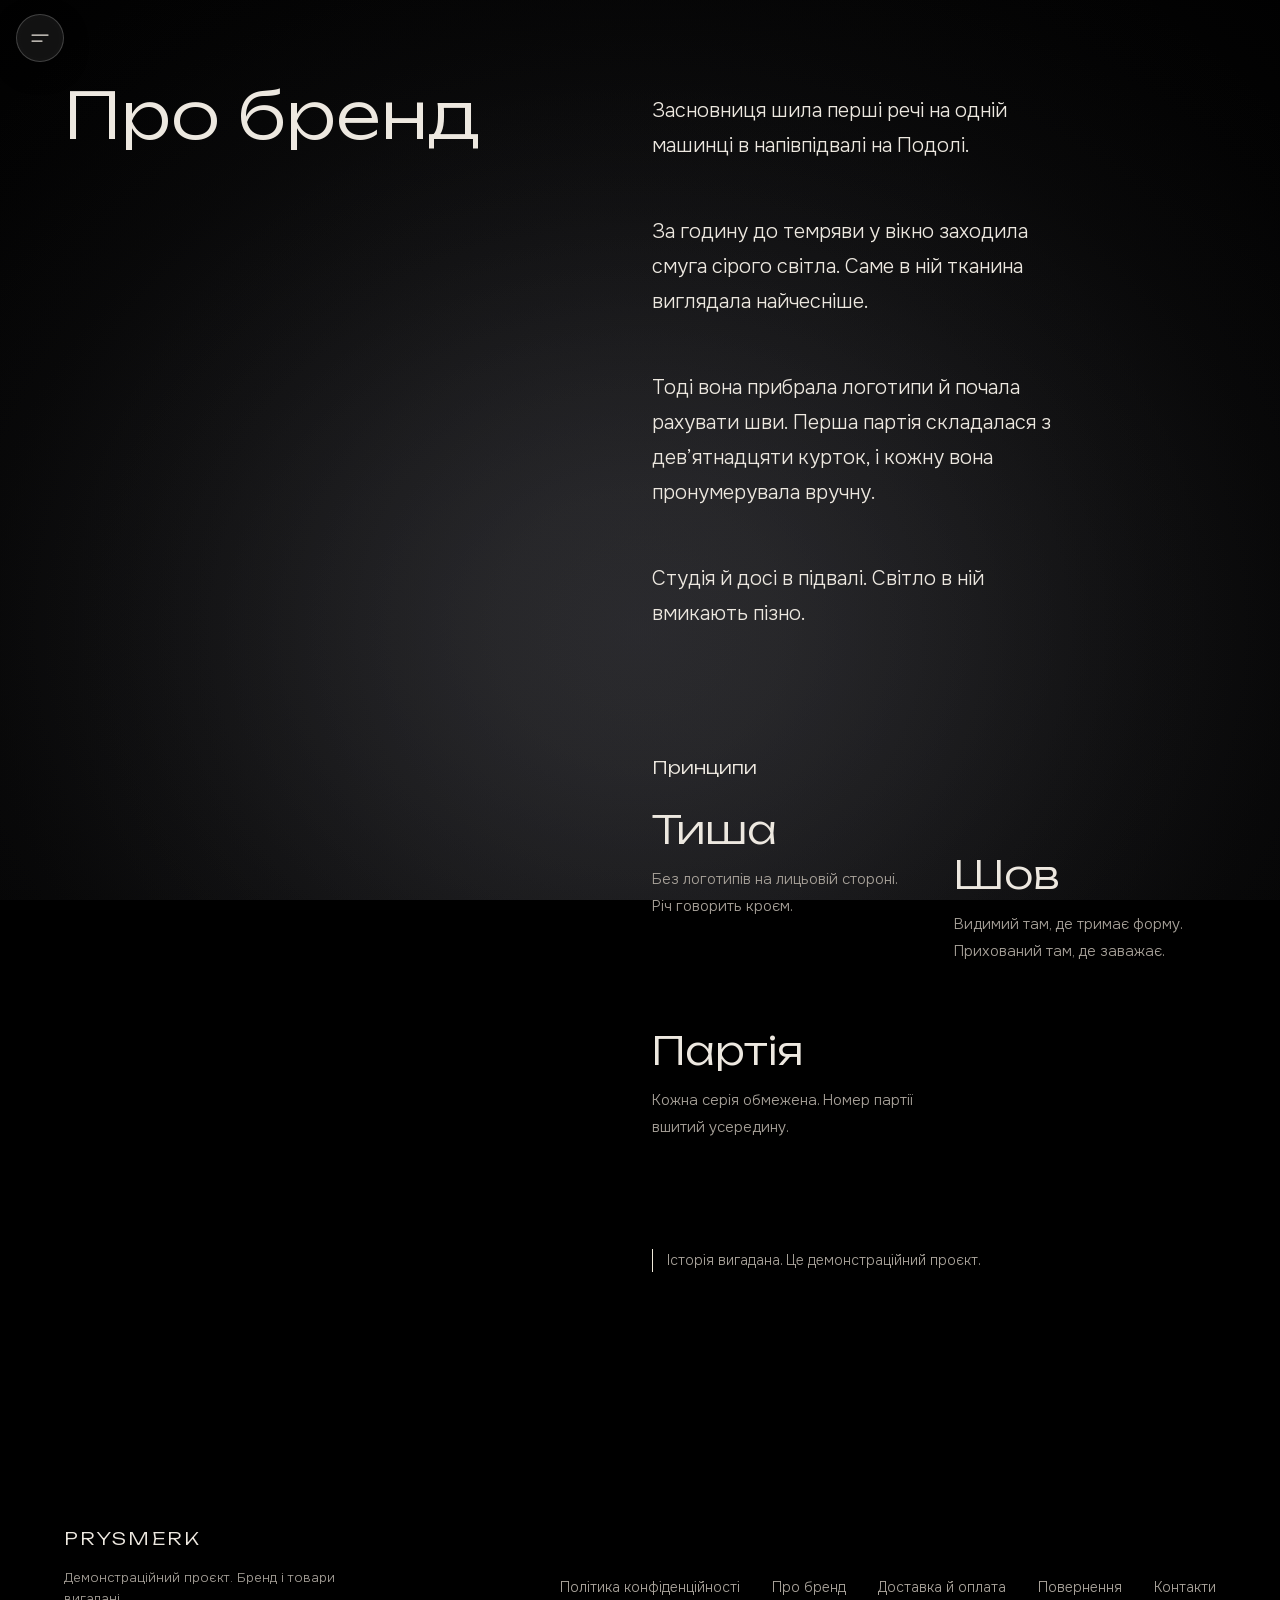
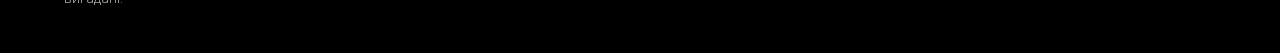
==== about.html @ 7b16e41d "Stage 5: info pages (about, privacy, delivery, returns, contacts), audit, README Co-Authored-By: Cla" ====
<!doctype html>
<html lang="uk" data-title-key="meta.about">
<head>
  <meta charset="utf-8">
  <meta name="viewport" content="width=device-width, initial-scale=1, viewport-fit=cover">
  <meta name="theme-color" content="#000000">
  <title>Про бренд. PRYSMERK</title>

  <link rel="icon" href="data:image/svg+xml,%3Csvg xmlns='http://www.w3.org/2000/svg' viewBox='0 0 32 32'%3E%3Crect width='32' height='32' fill='%23000'/%3E%3Cpath d='M12 24V8h5.5a4.5 4.5 0 0 1 0 9H12' fill='none' stroke='%23ede8e0' stroke-width='1.6'/%3E%3C/svg%3E">
  <link rel="preload" href="fonts/unbounded-latin.woff2" as="font" type="font/woff2" crossorigin>
  <link rel="preload" href="fonts/unbounded-cyrillic.woff2" as="font" type="font/woff2" crossorigin>
  <link rel="preload" href="fonts/onest-latin.woff2" as="font" type="font/woff2" crossorigin>
  <link rel="preload" href="fonts/onest-cyrillic.woff2" as="font" type="font/woff2" crossorigin>
  <link rel="stylesheet" href="css/fonts.css">

  <link rel="stylesheet" href="css/colors.css">
  <link rel="stylesheet" href="css/base.css">
  <link rel="stylesheet" href="css/info.css">
</head>
<body data-section="info">
  <div class="glow-layer" aria-hidden="true"><div class="glow"></div></div>

  <main class="info-page">
    <article class="info">
      <h1 class="info__title" data-i18n="about.title">Про бренд</h1>
      <div class="info__body">
        <p class="info__lead" data-i18n="about.p1">Засновниця шила перші речі на одній машинці в напівпідвалі на Подолі.</p>
        <p class="info__lead" data-i18n="about.p2">За годину до темряви у вікно заходила смуга сірого світла. Саме в ній тканина виглядала найчесніше.</p>
        <p class="info__lead" data-i18n="about.p3">Тоді вона прибрала логотипи й почала рахувати шви. Перша партія складалася з дев’ятнадцяти курток, і кожну вона пронумерувала вручну.</p>
        <p class="info__lead" data-i18n="about.p4">Студія й досі в підвалі. Світло в ній вмикають пізно.</p>
        <section class="info__section info__dna">
          <h2 data-i18n="about.dna">Принципи</h2>
          <div class="info__dna-list">
          <div class="dna__item">
            <h3 class="dna__title" data-i18n="home.dna.1.title"></h3>
            <p class="dna__text" data-i18n="home.dna.1.text"></p>
          </div>
          <div class="dna__item">
            <h3 class="dna__title" data-i18n="home.dna.2.title"></h3>
            <p class="dna__text" data-i18n="home.dna.2.text"></p>
          </div>
          <div class="dna__item">
            <h3 class="dna__title" data-i18n="home.dna.3.title"></h3>
            <p class="dna__text" data-i18n="home.dna.3.text"></p>
          </div>
          </div>
        </section>
        <p class="info__demo" data-i18n="info.demo.fiction">Історія вигадана. Це демонстраційний проєкт.</p>
      </div>
    </article>
  </main>

  <script src="js/translations.js"></script>
  <script src="js/i18n.js"></script>
  <script src="js/layout.js"></script>
  <script src="js/glow.js"></script>
  <script src="js/transitions.js"></script>
</body>
</html>
---- css/fonts.css ----
/*
  PRYSMERK. Шрифты: Unbounded (заголовки) и Onest (текст).
  Это те же гарнитуры из Google Fonts. Файлы лежат в папке fonts/, поэтому страница
  не ждёт внешний сервер, а шрифты можно подгрузить заранее (preload в HTML).
  Подмножества (subset) те же, что отдаёт Google. Знак гривны ₴ лежит в cyrillic-ext.
*/

/* cyrillic-ext */
@font-face {
  font-family: 'Onest';
  font-style: normal;
  font-weight: 300 400;
  font-display: swap;
  src: url('../fonts/onest-cyrillic-ext.woff2') format('woff2');
  unicode-range: U+0460-052F, U+1C80-1C8A, U+20B4, U+2DE0-2DFF, U+A640-A69F, U+FE2E-FE2F;
}

/* cyrillic */
@font-face {
  font-family: 'Onest';
  font-style: normal;
  font-weight: 300 400;
  font-display: swap;
  src: url('../fonts/onest-cyrillic.woff2') format('woff2');
  unicode-range: U+0301, U+0400-045F, U+0490-0491, U+04B0-04B1, U+2116;
}

/* latin */
@font-face {
  font-family: 'Onest';
  font-style: normal;
  font-weight: 300 400;
  font-display: swap;
  src: url('../fonts/onest-latin.woff2') format('woff2');
  unicode-range: U+0000-00FF, U+0131, U+0152-0153, U+02BB-02BC, U+02C6, U+02DA, U+02DC, U+0304, U+0308, U+0329, U+2000-206F, U+20AC, U+2122, U+2191, U+2193, U+2212, U+2215, U+FEFF, U+FFFD;
}

/* cyrillic */
@font-face {
  font-family: 'Unbounded';
  font-style: normal;
  font-weight: 300;
  font-display: swap;
  src: url('../fonts/unbounded-cyrillic.woff2') format('woff2');
  unicode-range: U+0301, U+0400-045F, U+0490-0491, U+04B0-04B1, U+2116;
}

/* latin */
@font-face {
  font-family: 'Unbounded';
  font-style: normal;
  font-weight: 300;
  font-display: swap;
  src: url('../fonts/unbounded-latin.woff2') format('woff2');
  unicode-range: U+0000-00FF, U+0131, U+0152-0153, U+02BB-02BC, U+02C6, U+02DA, U+02DC, U+0304, U+0308, U+0329, U+2000-206F, U+20AC, U+2122, U+2191, U+2193, U+2212, U+2215, U+FEFF, U+FFFD;
}
---- css/colors.css ----
/*
  PRYSMERK. ВСЕ ЦВЕТА САЙТА ЛЕЖАТ ТОЛЬКО В ЭТОМ ФАЙЛЕ.
  Цветов по разделам нет: на всех страницах одна нейтральная схема.

    фон          чёрный
    graphite     свечение фона (слоями radial-gradient, края тают в чёрный)
    ivory        слоновая кость: подсветка кнопок, плашек и пунктов при наведении
                 и нажатии (мягкое свечение и тонкая рамка), а также тонкое
                 подчёркивание выбранного пункта
    ink          основной текст
    ink-dim      приглушённый текст и цена
*/

:root {
  --bg: #000000;

  /* Свечение фона */
  --graphite: #55555c;

  /* Подсветка и подчёркивание */
  --ivory: #f1ebdb;

  /* Текст */
  --ink: #ede8e0;
  --ink-dim: #a8a29a;

  --hairline: rgba(237, 232, 224, 0.14);
  --error: #e6aaa3;      /* ошибка в форме */
}
---- css/base.css ----
/*
  PRYSMERK. Общие стили: цвета, шрифты, свечение, «жидкое стекло»,
  кнопка меню, окно меню, футер.
*/

/* ---------- Размеры и шрифты (токены) ----------
   Токен: имя, под которым хранится значение. Меняешь здесь,
   и он меняется везде, где стоит var(--имя).
   Цвета лежат отдельно, в css/colors.css. */
:root {
  --font-display: "Unbounded", system-ui, -apple-system, "Segoe UI", sans-serif;
  --font-body: "Onest", system-ui, -apple-system, "Segoe UI", sans-serif;

  --ease-out: cubic-bezier(0.22, 1, 0.36, 1);

  --gutter: 24px;
  /* Боковое поле страницы. На телефоне 24 px, на компьютере растёт с шириной экрана,
     а на очень широких экранах контент перестаёт растягиваться (колонка до 1600 px по центру). */
  --page-pad: var(--gutter);
  --safe-top: env(safe-area-inset-top, 0px);
  --safe-bottom: env(safe-area-inset-bottom, 0px);
  --safe-left: env(safe-area-inset-left, 0px);
  --safe-right: env(safe-area-inset-right, 0px);

  /* место под кнопку меню: первый блок страницы не должен заходить под неё */
  --topbar-space: calc(var(--safe-top) + 80px);
}

@media (min-width: 1024px) {
  :root { --page-pad: max(clamp(32px, 5vw, 96px), calc((100vw - 1600px) / 2)); }
}

/* ---------- Сброс ---------- */
*,
*::before,
*::after {
  box-sizing: border-box;
}

html {
  background: var(--bg);
  color-scheme: dark;
  -webkit-text-size-adjust: 100%;
  text-size-adjust: 100%;
}

body {
  margin: 0;
  min-height: 100vh;
  min-height: 100svh;
  font-family: var(--font-body);
  font-weight: 300;
  font-size: 1rem;
  line-height: 1.6;
  color: var(--ink);
  background: transparent;
  overflow-x: clip;
  -webkit-font-smoothing: antialiased;
}


body.menu-open,
body.modal-open {
  overflow: hidden;
}

[hidden] { display: none !important; }

h1, h2, h3, p, ul { margin: 0; padding: 0; }
ul { list-style: none; }
a { color: inherit; text-decoration: none; }
button { font: inherit; color: inherit; background: none; border: 0; padding: 0; cursor: pointer; }
img, svg { display: block; max-width: 100%; }

:focus-visible {
  outline: 2px solid var(--ink);
  outline-offset: 3px;
  border-radius: 4px;
}

/* ---------- Свечение ---------- */
/* Свечение фона. ОДИН слой на страницу, прикреплён к экрану (fixed).
   Слой лежит вне <main>, поэтому не гаснет при переходах между страницами.
   Высота слоя 100lvh (максимальная высота экрана): на телефоне при сворачивании
   адресной строки слой не меняет размер и свечение не «прыгает».
   Центр свечения задаётся переменной --glow-y. */
.glow-layer {
  --glow-y: 70%;
  position: fixed;
  top: 0;
  left: 0;
  width: 100%;
  height: 100vh;
  height: 100lvh;
  overflow: hidden;
  pointer-events: none;
  z-index: -1;
}
.glow-layer .glow { top: var(--glow-y); }

/* «Свет вещи» без тяжёлых перерисовок (см. js/glow.js): поверх обычного свечения лежат
   слои с готовым цветом, а мы меняем только их прозрачность. Это делает видеокарта,
   главный поток не нагружается, поэтому зум фото не пропускает кадры. */
.glow-layer .glow { transition: opacity 0.8s ease; }
.glow-layer .glow--tint {
  --graphite: var(--tint);
  opacity: 0;
  will-change: opacity;
}
.glow-layer .glow--tint.is-on { opacity: 1; }
.glow-layer.has-tint .glow:not(.glow--tint) { opacity: 0; }
.glow-layer.no-tr .glow { transition: none; }

/* Само свечение. Используется внутри .glow-layer (и на тестовой странице). */
.glow {
  position: absolute;
  left: 50%;
  width: 230vw;
  max-width: 2200px;
  aspect-ratio: 1.2 / 1;
  transform: translate(-50%, -50%);
  /* Дымка, а не пятно: три очень широких слоя с плавным (гауссовым) спадом
     прозрачности. Плотного ядра нет, поэтому нет и видимого края.
     Центр складывается примерно до 50%. Ярче нельзя: на самом светлом месте
     приглушённый текст перестанет проходить контраст 4,5 : 1. */
  background:
    radial-gradient(closest-side,
      color-mix(in srgb, var(--graphite) 30.0%, transparent) 0%,
      color-mix(in srgb, var(--graphite) 27.5%, transparent) 15%,
      color-mix(in srgb, var(--graphite) 21.2%, transparent) 30%,
      color-mix(in srgb, var(--graphite) 13.7%, transparent) 45%,
      color-mix(in srgb, var(--graphite) 7.5%, transparent) 60%,
      color-mix(in srgb, var(--graphite) 3.4%, transparent) 75%,
      color-mix(in srgb, var(--graphite) 1.3%, transparent) 90%,
      transparent 100%) center / 100% 100% no-repeat,
    radial-gradient(closest-side,
      color-mix(in srgb, var(--graphite) 22.0%, transparent) 0%,
      color-mix(in srgb, var(--graphite) 20.2%, transparent) 15%,
      color-mix(in srgb, var(--graphite) 15.5%, transparent) 30%,
      color-mix(in srgb, var(--graphite) 10.1%, transparent) 45%,
      color-mix(in srgb, var(--graphite) 5.5%, transparent) 60%,
      color-mix(in srgb, var(--graphite) 2.5%, transparent) 75%,
      color-mix(in srgb, var(--graphite) 1.0%, transparent) 90%,
      transparent 100%) center / 78% 88% no-repeat,
    radial-gradient(closest-side,
      color-mix(in srgb, var(--graphite) 8.0%, transparent) 0%,
      color-mix(in srgb, var(--graphite) 7.3%, transparent) 15%,
      color-mix(in srgb, var(--graphite) 5.7%, transparent) 30%,
      color-mix(in srgb, var(--graphite) 3.7%, transparent) 45%,
      color-mix(in srgb, var(--graphite) 2.0%, transparent) 60%,
      color-mix(in srgb, var(--graphite) 0.9%, transparent) 75%,
      color-mix(in srgb, var(--graphite) 0.4%, transparent) 90%,
      transparent 100%) center / 54% 62% no-repeat;
  pointer-events: none;
}

/* ---------- Жидкое стекло ----------
   Стекло = размытие того, что за ним (backdrop-filter), тонкая светлая
   кромка и блик сверху. */
.glass {
  position: relative;
  background:
    linear-gradient(135deg, rgba(255, 255, 255, 0.16), rgba(255, 255, 255, 0.03) 60%),
    color-mix(in srgb, var(--graphite) 9%, rgba(18, 18, 20, 0.35));
  -webkit-backdrop-filter: blur(26px) saturate(180%);
  backdrop-filter: blur(26px) saturate(180%);
  border: 1px solid rgba(255, 255, 255, 0.18);
  box-shadow:
    inset 0 1px 0 rgba(255, 255, 255, 0.14),
    0 18px 50px rgba(0, 0, 0, 0.5);
}

.glass::before {
  content: "";
  position: absolute;
  inset: 0;
  border-radius: inherit;
  background: radial-gradient(120% 55% at 12% 0%, rgba(255, 255, 255, 0.2), transparent 55%);
  pointer-events: none;
}

/* Круглые кнопки из стекла: тонкая граница 1 px, без толстой обводки */
.glass-btn {
  position: relative;
  background: rgba(255, 255, 255, 0.07);
  -webkit-backdrop-filter: blur(18px) saturate(160%);
  backdrop-filter: blur(18px) saturate(160%);
  border: 1px solid rgba(255, 255, 255, 0.2);
  box-shadow: 0 8px 24px rgba(0, 0, 0, 0.35);
}

/* Подсветка при наведении, нажатии и фокусе: слоновая кость.
   Фон светится графитом, кнопки слоновой костью, поэтому они не сливаются. */
.glass-btn { transition: border-color 0.3s ease, box-shadow 0.4s ease, transform 0.4s var(--ease-out); }
@media (hover: hover) {
  .glass-btn:hover {
    border-color: color-mix(in srgb, var(--ivory) 60%, transparent);
    box-shadow:
      0 0 34px -8px color-mix(in srgb, var(--ivory) 45%, transparent),
      0 8px 24px rgba(0, 0, 0, 0.35);
  }
}
.glass-btn:active,
.glass-btn:focus-visible,
.glass-btn.is-lit {
  border-color: color-mix(in srgb, var(--ivory) 75%, transparent);
  box-shadow:
    0 0 38px -6px color-mix(in srgb, var(--ivory) 55%, transparent),
    0 8px 24px rgba(0, 0, 0, 0.35);
}

/* Запасной вариант: браузер не умеет размывать фон, делаем непрозрачный тёмный */
@supports not ((backdrop-filter: blur(1px)) or (-webkit-backdrop-filter: blur(1px))) {
  .glass,
  .glass-btn { background: rgb(22, 22, 25); }
  .drawer { background: rgb(18, 18, 21); }
}

/* ---------- Кнопка меню ---------- */
.topbar {
  position: fixed;
  top: calc(var(--safe-top) + 14px);
  left: calc(var(--safe-left) + 16px);
  z-index: 30;
  transition: opacity 0.35s ease;
}

.menu-btn {
  display: grid;
  place-items: center;
  width: 48px;
  height: 48px;
  border-radius: 50%;
  transition: transform 0.4s var(--ease-out), border-color 0.3s ease;
}

.menu-btn svg,
.drawer__close svg { position: relative; }

@media (hover: hover) {
  .menu-btn:hover { transform: scale(1.06); }
}
.menu-btn:active { transform: scale(0.96); }

/* ---------- Окно меню ---------- */
.scrim {
  position: fixed;
  inset: 0;
  z-index: 40;
  background: rgba(0, 0, 0, 0.38);
  opacity: 0;
  visibility: hidden;
  transition: opacity 0.5s ease, visibility 0s 0.5s;
}
.menu-open .scrim {
  opacity: 1;
  visibility: visible;
  transition: opacity 0.5s ease, visibility 0s;
}

.drawer {
  position: fixed;
  top: calc(var(--safe-top) + 10px);
  bottom: calc(var(--safe-bottom) + 10px);
  left: calc(var(--safe-left) + 10px);
  z-index: 50;
  width: min(80vw, 360px);
  display: flex;
  flex-direction: column;
  padding: 14px 28px 28px;
  border-radius: 32px;
  /* полупрозрачный фон: сквозь него видно свечение страницы */
  background:
    linear-gradient(135deg, rgba(255, 255, 255, 0.12), rgba(255, 255, 255, 0.02) 60%),
    color-mix(in srgb, var(--graphite) 8%, rgba(10, 10, 12, 0.34));
  transform: translateX(calc(-100% - 24px));
  visibility: hidden;
  transition: transform 0.55s var(--ease-out), visibility 0s 0.55s;
}
.menu-open .drawer {
  transform: none;
  visibility: visible;
  transition: transform 0.55s var(--ease-out), visibility 0s;
}

.drawer__head {
  position: relative;
  display: flex;
  justify-content: flex-end;
  margin-right: -12px;
}

.drawer__close {
  display: grid;
  place-items: center;
  width: 48px;
  height: 48px;
  border-radius: 50%;
  color: var(--ink-dim);
  transition: color 0.3s ease, border-color 0.3s ease;
}
.drawer__close:hover { color: var(--ink); }

.drawer__nav {
  position: relative;
  margin-top: 6vh;
}

.drawer__list > li + li { margin-top: 4px; }

.drawer__link {
  position: relative;
  display: flex;
  align-items: center;
  min-height: 56px;
  font-family: var(--font-display);
  font-weight: 300;
  font-size: clamp(1.05rem, 5.2vw, 1.4rem);
  line-height: 1.25;
  color: var(--ink-dim);
  transition: color 0.4s ease;
}

/* «Про бренд»: отдельный уровень, мельче и тише, ниже линии */
.drawer__link--quiet {
  font-family: var(--font-body);
  font-size: 1rem;
  letter-spacing: 0.02em;
  min-height: 48px;
}

.drawer__rule {
  height: 1px;
  margin: 22px 0 10px;
  background: var(--hairline);
}

/* Пункт раздела (меню и главная).
   Свечение: два слоя radial-gradient цвета слоновой кости, без чёткого края.
   Подчёркивание: тонкая линия цвета слоновой кости под текстом. */
.drawer__link[data-s]::before,
.enter__link[data-s]::before {
  content: "";
  position: absolute;
  inset: -22px -52px;
  z-index: -1;
  background:
    radial-gradient(closest-side, color-mix(in srgb, var(--ivory) 30%, transparent), transparent) center / 70% 80% no-repeat,
    radial-gradient(closest-side, color-mix(in srgb, var(--ivory) 16%, transparent), transparent) center / 100% 100% no-repeat;
  opacity: 0;
  transition: opacity 0.4s ease;
  pointer-events: none;
}

.drawer__link[data-s] > span,
.enter__link[data-s] > span {
  position: relative;
}
.drawer__link[data-s] > span::after,
.enter__link[data-s] > span::after {
  content: "";
  position: absolute;
  left: 0;
  right: 0;
  bottom: -7px;
  height: 1px;
  background: var(--ivory);
  transform: scaleX(0);
  transform-origin: left;
  transition: transform 0.45s var(--ease-out);
}

/* Выбран, нажат (телефон) или в фокусе: текст светлее, свечение и линия включены.
   Наведение работает только там, где есть мышь. */
.drawer__link[aria-current="page"],
.drawer__link[data-s]:active,
.drawer__link:focus-visible,
.enter__link[data-s]:active,
.enter__link:focus-visible {
  color: var(--ink);
}
.drawer__link[aria-current="page"]::before,
.drawer__link[data-s]:active::before,
.drawer__link[data-s]:focus-visible::before,
.enter__link[data-s]:active::before,
.enter__link[data-s]:focus-visible::before {
  opacity: 0.75;
}
.drawer__link[aria-current="page"] > span::after,
.drawer__link[data-s]:active > span::after,
.drawer__link[data-s]:focus-visible > span::after,
.enter__link[data-s]:active > span::after,
.enter__link[data-s]:focus-visible > span::after {
  transform: scaleX(1);
}
@media (hover: hover) {
  .drawer__link:hover,
  .enter__link:hover { color: var(--ink); }
  .drawer__link[data-s]:hover::before,
  .enter__link[data-s]:hover::before { opacity: 0.75; }
  .drawer__link[data-s]:hover > span::after,
  .enter__link[data-s]:hover > span::after { transform: scaleX(1); }
}

.drawer__foot {
  position: relative;
  margin-top: auto;
}

.lang {
  display: inline-flex;
  padding: 4px;
  gap: 2px;
  border-radius: 999px;
  background: rgba(255, 255, 255, 0.06);
  border: 1px solid var(--hairline);
}

.lang__btn {
  min-width: 56px;
  min-height: 44px;
  padding: 0 16px;
  border-radius: 999px;
  border: 1px solid transparent;
  font-size: 0.875rem;
  letter-spacing: 0.08em;
  color: var(--ink-dim);
  transition: background-color 0.35s ease, color 0.35s ease, border-color 0.35s ease;
}
.lang__btn[aria-pressed="true"] {
  background: rgba(255, 255, 255, 0.06);
  color: var(--ink);
  border-color: color-mix(in srgb, var(--ivory) 80%, transparent);
}

/* ---------- Вход на страницу и уход ---------- */
main {
  position: relative;
  animation: page-in 0.7s ease both;
}

/* Страницы с каталогом и товаром: быстро (0,25 с), main не короче экрана, чтобы футер всегда
   был под ним, и футер скрыт, пока страница не нарисовала контент (флаг is-ready ставит JS).
   Иначе пустой main поднимал бы футер в середину экрана, а потом контент выталкивал его вниз. */
.section-page,
.product-page {
  animation-duration: 0.25s;
  min-height: 100vh;
  min-height: 100svh;
}
body[data-async]:not(.is-ready) .footer { visibility: hidden; }

@keyframes page-in {
  from { opacity: 0; }
  to { opacity: 1; }
}

main,
.footer {
  transition: opacity 0.35s ease;
}
body.is-leaving main,
body.is-leaving .footer,
body.is-leaving .topbar {
  opacity: 0;
}

/* ---------- Футер ---------- */
.footer {
  position: relative;
  padding: 22vh var(--gutter) calc(36px + var(--safe-bottom));
}

.footer__brand {
  font-family: var(--font-display);
  font-weight: 300;
  font-size: 1.1rem;
  letter-spacing: 0.12em;
  margin-bottom: 28px;
}

.footer__nav a {
  display: inline-flex;
  align-items: center;
  min-height: 44px;
  font-size: 0.875rem;
  color: var(--ink-dim);
  transition: color 0.3s ease;
}
.footer__nav a:hover { color: var(--ink); }

.footer__note {
  margin-top: 28px;
  max-width: 34ch;
  font-size: 0.8125rem;
  line-height: 1.6;
  color: var(--ink-dim);
}

/* ---------- Окно (модальное) ----------
   Панель фильтров, позже окно заказа. На телефоне выезжает снизу,
   на широком экране появляется по центру. */
.modal {
  position: fixed;
  inset: 0;
  z-index: 60;
  display: grid;
  align-items: end;
  justify-items: center;
  padding: 0 10px calc(var(--safe-bottom) + 10px);
  visibility: hidden;
  transition: visibility 0s 0.5s;
}
.modal.is-open {
  visibility: visible;
  transition: none;
}

.modal__scrim {
  position: absolute;
  inset: 0;
  background: rgba(0, 0, 0, 0.5);
  opacity: 0;
  transition: opacity 0.5s ease;
}
.modal.is-open .modal__scrim { opacity: 1; }

.modal__panel {
  position: relative;
  display: flex;
  flex-direction: column;
  width: 100%;
  max-width: 520px;
  max-height: calc(100svh - 20px - var(--safe-top) - var(--safe-bottom));
  border-radius: 28px;
  overflow: hidden;
  background:
    linear-gradient(135deg, rgba(255, 255, 255, 0.12), rgba(255, 255, 255, 0.02) 60%),
    color-mix(in srgb, var(--graphite) 8%, rgba(10, 10, 12, 0.5));
  opacity: 0;
  transform: translateY(48px) scale(0.98);
  transition: opacity 0.45s ease, transform 0.6s var(--ease-out);
}
.modal.is-open .modal__panel {
  opacity: 1;
  transform: none;
}

@media (min-width: 768px) {
  .modal { align-items: center; padding: 24px; }
}

.modal__head {
  position: relative;
  display: flex;
  align-items: center;
  justify-content: space-between;
  gap: 16px;
  padding: 18px 18px 8px 26px;
}

.modal__title {
  font-family: var(--font-display);
  font-weight: 300;
  font-size: 1.125rem;
  line-height: 1.3;
}

.modal__close {
  flex: none;
  display: grid;
  place-items: center;
  width: 48px;
  height: 48px;
  border-radius: 50%;
  color: var(--ink-dim);
  transition: color 0.3s ease, border-color 0.3s ease;
}
.modal__close:hover { color: var(--ink); }

.modal__body {
  position: relative;
  flex: 1 1 auto;
  min-height: 0;
  overflow-y: auto;
  overscroll-behavior: contain;
  padding: 8px 26px 20px;
}

.modal__foot {
  position: relative;
  display: flex;
  align-items: center;
  justify-content: space-between;
  gap: 12px;
  padding: 14px 18px 18px 26px;
  border-top: 1px solid var(--hairline);
}

/* ---------- Кнопки и «чипы» (переключатели) ---------- */
.btn {
  min-height: 48px;
  padding: 0 28px;
  border-radius: 999px;
  font-size: 0.9375rem;
  font-weight: 400;
  color: var(--ink);
  background: rgba(255, 255, 255, 0.14);
  border: 1px solid rgba(255, 255, 255, 0.24);
  transition: background-color 0.35s ease, border-color 0.35s ease, transform 0.35s var(--ease-out);
}
.btn:active { transform: scale(0.97); }
@media (hover: hover) {
  .btn:hover { background: rgba(255, 255, 255, 0.2); border-color: var(--ivory); }
}
.btn--ghost {
  padding: 0 8px;
  color: var(--ink-dim);
  background: none;
  border-color: transparent;
}
@media (hover: hover) {
  .btn--ghost:hover { background: none; border-color: transparent; color: var(--ink); }
}

.chips {
  display: flex;
  flex-wrap: wrap;
  gap: 8px;
}

.chip {
  display: inline-flex;
  align-items: center;
  gap: 8px;
  min-height: 44px;
  padding: 0 16px;
  border-radius: 999px;
  font-size: 0.875rem;
  font-weight: 400;
  color: var(--ink-dim);
  background: rgba(255, 255, 255, 0.04);
  border: 1px solid rgba(255, 255, 255, 0.16);
  transition: background-color 0.35s ease, color 0.35s ease, border-color 0.35s ease;
}
@media (hover: hover) {
  .chip:hover { color: var(--ink); border-color: color-mix(in srgb, var(--ivory) 70%, transparent); }
}
.chip[aria-pressed="true"] {
  color: var(--ink);
  background: rgba(255, 255, 255, 0.05);
  border-color: var(--ivory);
}

/* Футер на компьютере: название слева, ссылки в одну строку справа, пометка под названием */
@media (min-width: 1024px) {
  .footer {
    display: grid;
    grid-template-columns: auto 1fr;
    grid-template-areas: "brand nav" "note nav";
    column-gap: 64px;
    align-items: end;
    padding: 22vh var(--page-pad) calc(44px + var(--safe-bottom));
  }
  .footer__brand { grid-area: brand; margin-bottom: 0; }
  .footer__note { grid-area: note; margin-top: 16px; }
  .footer__nav { grid-area: nav; justify-self: end; }
  .footer__nav ul { display: flex; flex-wrap: wrap; justify-content: flex-end; gap: 4px 32px; }
}

/* ---------- Уменьшить движение ----------
   Если в системе включено «уменьшить движение», анимации и плавные
   переходы отключаются. */
@media (prefers-reduced-motion: reduce) {
  /* Исключение: простое затухание страницы (опасности движения нет). Всё остальное ниже выключено. */
  main {
    animation: page-in 0.25s linear both !important;
  }
  body.is-leaving main,
  body.is-leaving .footer,
  body.is-leaving .topbar,
  body.is-hero-leaving .topbar,
  body.is-hero-leaving .subnav,
  body.is-hero-leaving .section-head,
  body.is-hero-leaving .row__title,
  body.is-hero-leaving .footer,
  body.is-hero-leaving .tile {
    transition-duration: 0.2s !important;
  }
  *,
  *::before,
  *::after {
    animation-duration: 0.01ms !important;
    animation-delay: 0s !important;
    animation-iteration-count: 1 !important;
    transition-duration: 0.01ms !important;
    transition-delay: 0s !important;
    scroll-behavior: auto !important;
  }
}
---- css/info.css ----
/* PRYSMERK. Информационные страницы: о бренде, политика, доставка, возврат, контакты */

.info-page {
  --pad: var(--page-pad);
  padding-top: var(--topbar-space);
  padding-bottom: 6vh;
  min-height: 100vh;
  min-height: 100svh;
}

.info { padding: 0 var(--pad); }

.info__title {
  font-family: var(--font-display);
  font-weight: 300;
  font-size: clamp(1.7rem, 7.4vw, 4.2rem);
  line-height: 1.12;
  overflow-wrap: break-word;
}

.info__body { margin-top: 9vh; }

.info__demo {
  max-width: 46ch;
  padding-left: 14px;
  border-left: 1px solid var(--ivory);
  font-size: 0.875rem;
  line-height: 1.6;
  color: var(--ink-dim);
}

.info__section { margin-top: 8vh; }
.info__section h2 {
  margin-bottom: 14px;
  font-family: var(--font-display);
  font-weight: 300;
  font-size: 1.0625rem;
  line-height: 1.3;
}
.info__section p {
  max-width: 58ch;
  font-size: 0.9375rem;
  line-height: 1.8;
  color: var(--ink-dim);
}
.info__section p + p { margin-top: 12px; }
.info__demo + .info__section { margin-top: 7vh; }

/* О бренде: история крупнее, с воздухом между абзацами */
.info__lead {
  max-width: 34ch;
  font-size: 1.125rem;
  line-height: 1.75;
  color: var(--ink);
}
.info__lead + .info__lead { margin-top: 3.2rem; }

.info__dna { margin-top: 14vh; }
.info__dna-list { margin-top: 28px; display: grid; gap: 7vh; }
.dna__item { max-width: 30ch; }
.dna__title {
  font-family: var(--font-display);
  font-weight: 300;
  font-size: clamp(1.4rem, 6vw, 2.4rem);
  line-height: 1.2;
}
.dna__text {
  margin-top: 0.8rem;
  font-size: 0.9375rem;
  line-height: 1.7;
  color: var(--ink-dim);
}
.info__dna + .info__demo { margin-top: 12vh; }

/* ---------- Компьютер: заголовок слева и закреплён, текст в правой колонке ---------- */
@media (min-width: 1024px) {
  .info {
    display: grid;
    grid-template-columns: repeat(12, minmax(0, 1fr));
    column-gap: 24px;
    align-items: start;
  }
  .info__title {
    grid-column: 1 / 7;
    position: sticky;
    top: var(--topbar-space);
    font-size: clamp(2.8rem, 5vw, 5.4rem);
  }
  .info__body { grid-column: 7 / 13; margin-top: 0.8rem; }
  .info__lead { max-width: 36ch; font-size: 1.25rem; }
  .info__dna-list { grid-template-columns: 1fr 1fr; column-gap: 40px; }
  .dna__item:nth-child(2) { margin-top: 5vh; }
  .dna__item:nth-child(3) { grid-column: 1 / 2; }
}
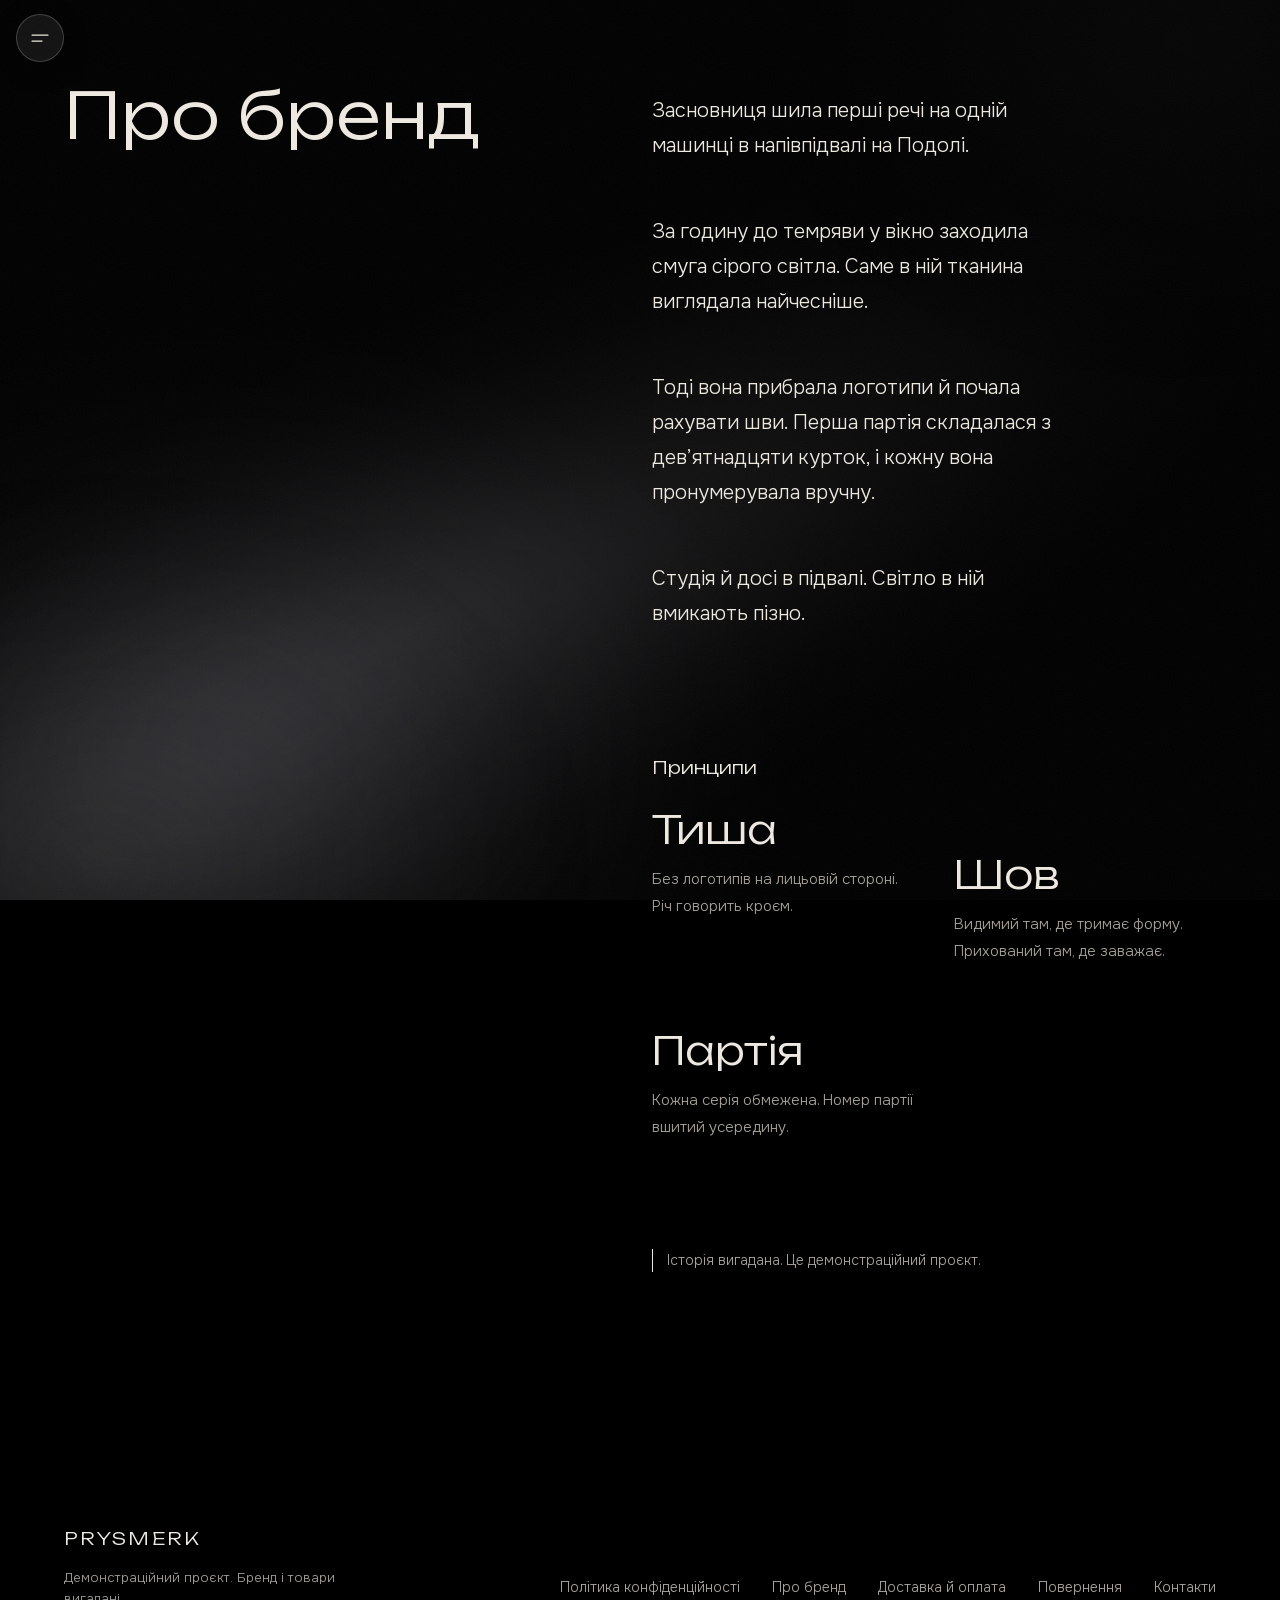
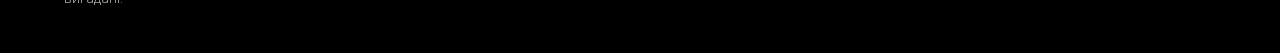
==== commit cd3cd7b3: "New background glow: 4 soft gradient layers (3 on phone), diagonal sweep, drift, noise, continuity a" ====
--- a/about.html
+++ b/about.html
@@ -15,10 +15,11 @@
 
   <link rel="stylesheet" href="css/colors.css">
   <link rel="stylesheet" href="css/base.css">
+  <link rel="stylesheet" href="css/glow.css">
   <link rel="stylesheet" href="css/info.css">
 </head>
 <body data-section="info">
-  <div class="glow-layer" aria-hidden="true"><div class="glow"></div></div>
+  <div class="glow-layer" aria-hidden="true"></div>
 
   <main class="info-page">
     <article class="info">
@@ -53,6 +54,7 @@
   <script src="js/translations.js"></script>
   <script src="js/i18n.js"></script>
   <script src="js/layout.js"></script>
+  <script src="js/glow-engine.js"></script>
   <script src="js/glow.js"></script>
   <script src="js/transitions.js"></script>
 </body>
--- a/css/colors.css
+++ b/css/colors.css
@@ -27,3 +27,7 @@
   --hairline: rgba(237, 232, 224, 0.14);
   --error: #e6aaa3;      /* ошибка в форме */
 }
+
+/* Регистрация цвета свечения: без неё браузер не умеет плавно менять переменную цвета.
+   Значение должно совпадать с --graphite выше. */
+@property --g-c { syntax: "<color>"; inherits: true; initial-value: #55555c; }
--- a/css/base.css
+++ b/css/base.css
@@ -78,81 +78,8 @@
   border-radius: 4px;
 }
 
-/* ---------- Свечение ---------- */
-/* Свечение фона. ОДИН слой на страницу, прикреплён к экрану (fixed).
-   Слой лежит вне <main>, поэтому не гаснет при переходах между страницами.
-   Высота слоя 100lvh (максимальная высота экрана): на телефоне при сворачивании
-   адресной строки слой не меняет размер и свечение не «прыгает».
-   Центр свечения задаётся переменной --glow-y. */
-.glow-layer {
-  --glow-y: 70%;
-  position: fixed;
-  top: 0;
-  left: 0;
-  width: 100%;
-  height: 100vh;
-  height: 100lvh;
-  overflow: hidden;
-  pointer-events: none;
-  z-index: -1;
-}
-.glow-layer .glow { top: var(--glow-y); }
-
-/* «Свет вещи» без тяжёлых перерисовок (см. js/glow.js): поверх обычного свечения лежат
-   слои с готовым цветом, а мы меняем только их прозрачность. Это делает видеокарта,
-   главный поток не нагружается, поэтому зум фото не пропускает кадры. */
-.glow-layer .glow { transition: opacity 0.8s ease; }
-.glow-layer .glow--tint {
-  --graphite: var(--tint);
-  opacity: 0;
-  will-change: opacity;
-}
-.glow-layer .glow--tint.is-on { opacity: 1; }
-.glow-layer.has-tint .glow:not(.glow--tint) { opacity: 0; }
-.glow-layer.no-tr .glow { transition: none; }
-
-/* Само свечение. Используется внутри .glow-layer (и на тестовой странице). */
-.glow {
-  position: absolute;
-  left: 50%;
-  width: 230vw;
-  max-width: 2200px;
-  aspect-ratio: 1.2 / 1;
-  transform: translate(-50%, -50%);
-  /* Дымка, а не пятно: три очень широких слоя с плавным (гауссовым) спадом
-     прозрачности. Плотного ядра нет, поэтому нет и видимого края.
-     Центр складывается примерно до 50%. Ярче нельзя: на самом светлом месте
-     приглушённый текст перестанет проходить контраст 4,5 : 1. */
-  background:
-    radial-gradient(closest-side,
-      color-mix(in srgb, var(--graphite) 30.0%, transparent) 0%,
-      color-mix(in srgb, var(--graphite) 27.5%, transparent) 15%,
-      color-mix(in srgb, var(--graphite) 21.2%, transparent) 30%,
-      color-mix(in srgb, var(--graphite) 13.7%, transparent) 45%,
-      color-mix(in srgb, var(--graphite) 7.5%, transparent) 60%,
-      color-mix(in srgb, var(--graphite) 3.4%, transparent) 75%,
-      color-mix(in srgb, var(--graphite) 1.3%, transparent) 90%,
-      transparent 100%) center / 100% 100% no-repeat,
-    radial-gradient(closest-side,
-      color-mix(in srgb, var(--graphite) 22.0%, transparent) 0%,
-      color-mix(in srgb, var(--graphite) 20.2%, transparent) 15%,
-      color-mix(in srgb, var(--graphite) 15.5%, transparent) 30%,
-      color-mix(in srgb, var(--graphite) 10.1%, transparent) 45%,
-      color-mix(in srgb, var(--graphite) 5.5%, transparent) 60%,
-      color-mix(in srgb, var(--graphite) 2.5%, transparent) 75%,
-      color-mix(in srgb, var(--graphite) 1.0%, transparent) 90%,
-      transparent 100%) center / 78% 88% no-repeat,
-    radial-gradient(closest-side,
-      color-mix(in srgb, var(--graphite) 8.0%, transparent) 0%,
-      color-mix(in srgb, var(--graphite) 7.3%, transparent) 15%,
-      color-mix(in srgb, var(--graphite) 5.7%, transparent) 30%,
-      color-mix(in srgb, var(--graphite) 3.7%, transparent) 45%,
-      color-mix(in srgb, var(--graphite) 2.0%, transparent) 60%,
-      color-mix(in srgb, var(--graphite) 0.9%, transparent) 75%,
-      color-mix(in srgb, var(--graphite) 0.4%, transparent) 90%,
-      transparent 100%) center / 54% 62% no-repeat;
-  pointer-events: none;
-}
+/* ---------- Свечение фона ----------
+   Весь код свечения лежит в css/glow.css (читайте комментарий в начале того файла). */
 
 /* ---------- Жидкое стекло ----------
    Стекло = размытие того, что за ним (backdrop-filter), тонкая светлая
--- a/css/glow.css
+++ b/css/glow.css
@@ -0,0 +1,224 @@
+/*
+  PRYSMERK. Свечение фона: четыре больших мягких слоя.
+
+  КАК ЭТО СОБРАНО (читайте сверху вниз)
+
+  1. .glow-layer это один слой на весь экран: fixed, под всем содержимым, не ловит клики.
+  2. Внутри четыре слоя (.gl). У каждого своя роль и свой размер:
+       haze   широкая слабая дымка возле угла
+       sweep  вытянутый эллипс, повёрнутый на ~30°: диагональный «размах» от угла
+       core   самое светлое, но мягкое ядро там, где размах доходит до края
+       dark   едва заметная тёмная подсветка в противоположном углу
+  3. Каждый слой это градиент radial-gradient в виде эллипса с шестью остановками.
+     Яркость падает нелинейно: 100%, 80%, 50%, 25%, 8%, 0% от пика. Поэтому видимого края нет.
+     Размытие (filter: blur) не используется: оно тяжёлое для телефона.
+  4. Цвет у всех слоёв один (--g-c), но оттенки разные: haze темнее, sweep как есть,
+     core бледнее (разбавлен белым), dark темнее всех. Других цветов нет.
+  5. Размеры заданы в vmax (процент большей стороны экрана), поэтому на телефоне свечение
+     выглядит так же, как на компьютере, а не сжимается в угол.
+  6. Слои медленно плывут (только transform: сдвиг, поворот, масштаб). Периоды разные,
+     поэтому слои не двигаются синхронно.
+  7. Поверх лежит тонкий шум 4%. Он нужен, чтобы на тёмных градиентах не было ступенек.
+
+  КАК ПОПРАВИТЬ САМОМУ
+    --g-k            общая сила свечения (1 = «мягко», 0.6 = «ещё мягче», 1.4 = «заметнее»)
+    --a-haze/sweep/core/dark   пиковая прозрачность каждого слоя (0.30 означает 30%)
+    --gx --gy        где ядро: проценты экрана (0 0 левый верх, 100 100 правый низ)
+    --ga             угол размаха в градусах (минус: вверх вправо, плюс: вверх влево)
+*/
+
+.glow-layer {
+  /* Единицы. На сайте это проценты экрана. В пробе их подменяют на проценты блока. */
+  --u-w: 1vw;
+  --u-h: 1vh;
+  --u-m: 1vmax;
+
+  /* Цвет свечения. Берётся из colors.css; цвет меняется плавно (см. @property ниже) */
+  --g-c: var(--graphite);
+  transition: --g-c 0.7s ease;
+
+  /* Сила и яркость слоёв (пик прозрачности).
+     --g-k = 1.4 это выбранная сила «заметнее» (было 1 «мягко», 0.62 «ещё мягче»).
+     Пики слоёв подобраны так, чтобы самая светлая точка свечения не превышала ~56 из 255:
+     выше этого приглушённый текст (#a8a29a) теряет контраст 4,5 : 1. Пробный вариант без
+     ограничения был: haze .30, sweep .27, core .27 (максимум 85, красивее, но текст у углов
+     не проходил контраст). Хотите ярче ядро: поднимайте --a-core, но проверяйте контраст. */
+  --g-k: 1.4;
+  --a-haze: 0.30;
+  --a-sweep: 0.22;
+  --a-core: 0.08;
+  --a-dark: 0.08;
+
+  /* Композиция по умолчанию (главная): ядро внизу слева, размах вверх вправо */
+  --gx: 7;
+  --gy: 93;
+  --ga: -30;
+
+  position: fixed;
+  top: 0;
+  left: 0;
+  width: 100%;
+  height: 100vh;
+  height: 100lvh;
+  overflow: hidden;
+  isolation: isolate;
+  z-index: -1;
+  pointer-events: none;
+}
+
+/* Композиции. Ядро всегда с противоположной стороны от крупного текста.
+   Кроме четырёх основных есть две служебные: страница товара и информационные страницы. */
+.glow-layer[data-g="product"] { --gx: 6;  --gy: 94;  --ga: -28; }
+.glow-layer[data-g="info"]    { --gx: 8;  --gy: 96;  --ga: -24; }
+@media (max-width: 767px) {
+  .glow-layer[data-g="product"] { --gx: 94; --gy: 97; --ga: 30; }
+}
+
+.glow-layer[data-g="home"]  { --gx: 7;  --gy: 93;  --ga: -30; }
+.glow-layer[data-g="men"]   { --gx: 93; --gy: 90;  --ga: 30; }
+.glow-layer[data-g="women"] { --gx: 96; --gy: 78;  --ga: 9; }
+.glow-layer[data-g="kids"]  { --gx: 88; --gy: 99;  --ga: 36; }
+
+/* ---------- Слой ----------
+   Внешний элемент (.gl) задаёт место и угол и плавно переезжает при смене раздела.
+   Внутренний (.gl__in) несёт градиент и медленно плывёт. Так «переезд» и «плавание»
+   не мешают друг другу, и оба считаются на видеокарте (только transform). */
+.gl {
+  position: absolute;
+  left: 50%;
+  top: 50%;
+  width: calc(var(--u-m) * var(--w));
+  height: calc(var(--u-m) * var(--h));
+  margin: calc(var(--u-m) * var(--h) / -2) 0 0 calc(var(--u-m) * var(--w) / -2);
+  transform:
+    translate(calc((var(--cx) - 50) * var(--u-w)), calc((var(--cy) - 50) * var(--u-h)))
+    rotate(calc(var(--rot) * 1deg));
+  transition: transform 0.7s ease;
+}
+
+.gl__in {
+  position: absolute;
+  inset: 0;
+  background: radial-gradient(
+    ellipse closest-side,
+    color-mix(in srgb, var(--c) calc(var(--a) * 100%), transparent) 0%,
+    color-mix(in srgb, var(--c) calc(var(--a) * 80%), transparent) 18%,
+    color-mix(in srgb, var(--c) calc(var(--a) * 50%), transparent) 38%,
+    color-mix(in srgb, var(--c) calc(var(--a) * 25%), transparent) 58%,
+    color-mix(in srgb, var(--c) calc(var(--a) * 8%), transparent) 78%,
+    transparent 100%
+  );
+  animation: gl-drift var(--T) ease-in-out infinite alternate;
+  /* Отрицательная задержка = «анимация уже идёт давно». JS подставляет --d (секунды),
+     поэтому при переходе на другую страницу слои продолжают с того же места. */
+  animation-delay: calc(var(--d, 0) * -1s);
+  will-change: transform;
+}
+
+@keyframes gl-drift {
+  from {
+    transform: translate3d(calc(var(--dx) * -1), calc(var(--dy) * -1), 0) rotate(calc(var(--dr) * -1)) scale(1);
+  }
+  to {
+    transform: translate3d(var(--dx), var(--dy), 0) rotate(var(--dr)) scale(1.08);
+  }
+}
+
+/* ---------- Четыре слоя ----------
+   --w и --h размеры в vmax; --cx и --cy центр слоя в процентах экрана;
+   --rot поворот; --c цвет-оттенок; --a пик прозрачности (умножается на --g-k);
+   --T период плавания; --dx --dy --dr размах плавания. */
+
+/* Дымка: широкая, самая слабая. Центр чуть ближе к середине экрана, чем ядро. */
+.gl--haze {
+  --w: 90; --h: 72;
+  --cx: calc(var(--gx) + (50 - var(--gx)) * 0.25);
+  --cy: calc(var(--gy) + (50 - var(--gy)) * 0.25);
+  --rot: 0;
+}
+.gl--haze .gl__in {
+  --c: color-mix(in srgb, var(--g-c) 72%, black);
+  --a: calc(var(--a-haze) * var(--g-k));
+  --T: 52s; --dx: calc(5 * var(--u-w)); --dy: calc(3 * var(--u-h)); --dr: 3deg;
+}
+
+/* Размах: вытянутый эллипс 150 x 46, повёрнутый на --ga. Центр между ядром и серединой. */
+.gl--sweep {
+  --w: 150; --h: 46;
+  --cx: calc(var(--gx) + (50 - var(--gx)) * 0.55);
+  --cy: calc(var(--gy) + (50 - var(--gy)) * 0.55);
+  --rot: var(--ga);
+}
+.gl--sweep .gl__in {
+  --c: color-mix(in srgb, var(--g-c) 90%, white);
+  --a: calc(var(--a-sweep) * var(--g-k));
+  --T: 36s; --dx: calc(4 * var(--u-w)); --dy: calc(5 * var(--u-h)); --dr: 6deg;
+}
+
+/* Ядро: радиус около 40 vmax, самое светлое, но мягкое и бледное (не белое). */
+.gl--core {
+  --w: 80; --h: 64;
+  --cx: var(--gx);
+  --cy: var(--gy);
+  --rot: 0;
+}
+.gl--core .gl__in {
+  --c: color-mix(in srgb, var(--g-c) 56%, white);
+  --a: calc(var(--a-core) * var(--g-k));
+  --T: 28s; --dx: calc(6 * var(--u-w)); --dy: calc(4 * var(--u-h)); --dr: 4deg;
+}
+
+/* Тёмная подсветка в противоположном углу, прозрачность до 8%. */
+.gl--dark {
+  --w: 70; --h: 56;
+  --cx: calc(100 - var(--gx));
+  --cy: calc(100 - var(--gy));
+  --rot: 0;
+}
+.gl--dark .gl__in {
+  --c: color-mix(in srgb, var(--g-c) 50%, black);
+  --a: calc(var(--a-dark) * var(--g-k));
+  --T: 44s; --dx: calc(4 * var(--u-w)); --dy: calc(3 * var(--u-h)); --dr: 3deg;
+}
+
+/* ---------- Шум против ступенек ----------
+   На тёмных градиентах яркость меняется ступеньками по одному уровню (banding).
+   Лёгкий шум размывает эти ступеньки. Режим overlay не трогает чистый чёрный фон:
+   шум виден только там, где есть свечение. */
+.gl-noise {
+  position: absolute;
+  inset: 0;
+  opacity: 0.04;
+  mix-blend-mode: overlay;
+  background-image: url("data:image/svg+xml,%3Csvg xmlns='http://www.w3.org/2000/svg' width='200' height='200'%3E%3Cfilter id='n' x='0' y='0' width='100%25' height='100%25'%3E%3CfeTurbulence type='fractalNoise' baseFrequency='.85' numOctaves='2' stitchTiles='stitch'/%3E%3CfeColorMatrix type='saturate' values='0'/%3E%3C/filter%3E%3Crect width='100%25' height='100%25' filter='url(%23n)'/%3E%3C/svg%3E");
+  background-size: 200px 200px;
+}
+
+/* ---------- Телефон: три слоя вместо четырёх ---------- */
+@media (max-width: 600px) {
+  .gl--dark { display: none; }
+}
+
+/* ---------- «Уменьшить движение»: свечение остаётся, но стоит на месте ---------- */
+@media (prefers-reduced-motion: reduce) {
+  .gl__in { animation: none !important; }
+}
+
+/* ---------- Корень слоёв и «Свет вещи» ----------
+   Слои лежат внутри .glow-root. На странице товара js/glow.js кладёт рядом копию корня
+   с цветом вещи и плавно меняет прозрачность: перерисовывать градиент при этом не нужно. */
+.glow-root {
+  position: absolute;
+  inset: 0;
+  transition: opacity 0.8s ease;
+}
+.glow-root--tint { opacity: 0; will-change: opacity; }
+.glow-root--tint.is-on { opacity: 1; }
+.glow-layer.has-tint .glow-root:not(.glow-root--tint) {
+  opacity: 0;
+  visibility: hidden; /* после затухания не рисуется и не нагружает видеокарту */
+  transition: opacity 0.8s ease, visibility 0s linear 0.8s;
+}
+/* Служебный класс: поставить состояние мгновенно, без плавности (его включает glow.js) */
+.glow-layer.no-tr .glow-root,
+.glow-layer.no-tr .gl { transition: none !important; }
